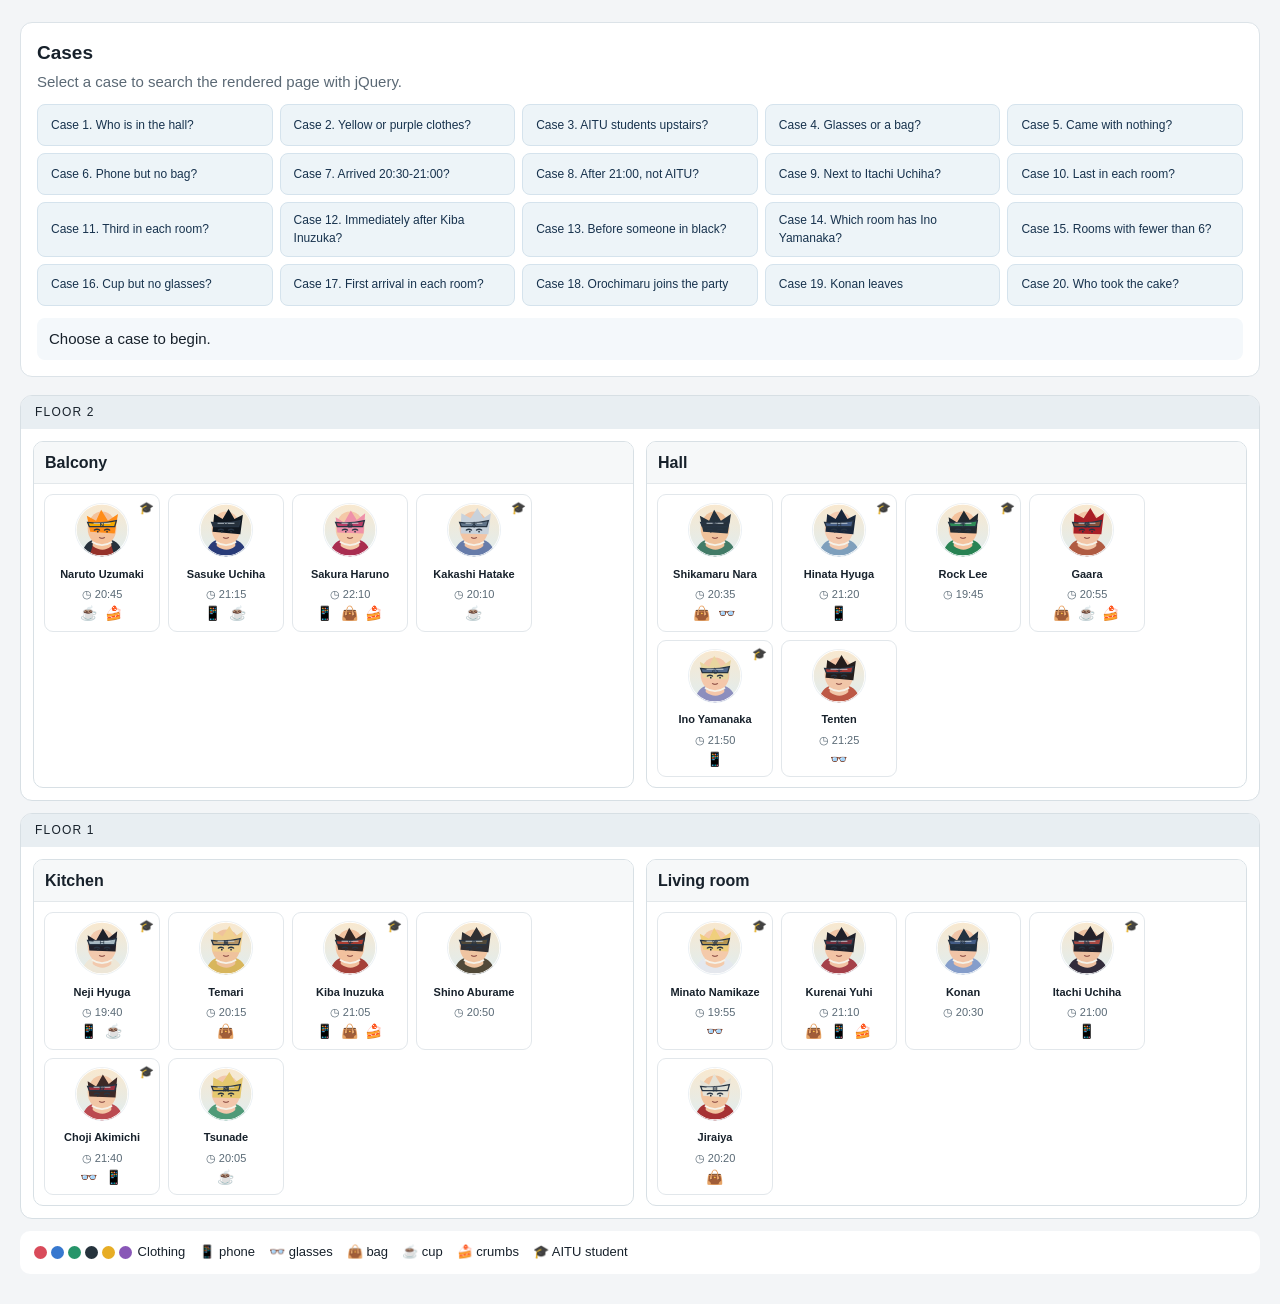
==== task1/index.html @ c8c9042b "first commit" ====
<!doctype html>
<html lang="en">
  <head>
    <meta charset="utf-8" />
    <meta name="viewport" content="width=device-width,initial-scale=1" />
    <title>The Party Detective</title>
    <link rel="stylesheet" href="styles.css" />
    <script src="../assets/jquery-3.7.1.min.js"></script>
    <script src="data.js"></script>
    <script defer src="app.js"></script>
  </head>
  <body>
    <main>
      <section class="controls">
        <h2>Cases</h2>
        <p>Select a case to search the rendered page with jQuery.</p>
        <div id="case-buttons" class="case-buttons"></div>
        <div id="result" class="result" aria-live="polite">
          Choose a case to begin.
        </div>
      </section>
      <section id="motion-tools" class="motion-tools" hidden>
        <h2>Task 2 controls</h2>
        <p>
          Click a guest card for details. Sort a room, move guests, or spotlight
          a case.
        </p>
      </section>
      <section id="house" aria-label="Party house"></section>
      <footer class="legend">
        <span
          ><i class="dot red"></i><i class="dot blue"></i
          ><i class="dot green"></i><i class="dot black"></i
          ><i class="dot yellow"></i><i class="dot purple"></i> Clothing</span
        ><span>📱 phone</span><span>👓 glasses</span><span>👜 bag</span
        ><span>☕ cup</span><span>🍰 crumbs</span><span>🎓 AITU student</span>
      </footer>
    </main>
    <div id="guest-modal" class="modal" hidden>
      <div class="modal-card">
        <button class="close" aria-label="Close">×</button>
        <div class="modal-content"></div>
      </div>
    </div>
    <script>
      window.APP_MODE = "task1";
    </script>
  </body>
</html>
---- task1/styles.css ----
* {
  box-sizing: border-box;
}
body {
  margin: 0;
  background: #f3f5f7;
  color: #17212b;
  font:
    15px/1.45 Segoe UI,
    Arial,
    sans-serif;
}
.top {
  display: flex;
  justify-content: space-between;
  align-items: center;
  padding: 28px max(24px, calc((100vw - 1320px) / 2));
  background: #17324d;
  color: #fff;
}
.top h1 {
  font-size: 32px;
  margin: 2px 0;
}
.top p {
  margin: 4px 0;
  color: #d3dfeb;
}
.eyebrow {
  font-size: 12px;
  letter-spacing: 0.12em;
  text-transform: uppercase;
}
.header-tools {
  display: flex;
  gap: 8px;
}
button {
  font: inherit;
  cursor: pointer;
  border: 0;
  border-radius: 8px;
  padding: 9px 13px;
  background: #2176ae;
  color: white;
}
button:hover {
  background: #145d8d;
}
#reset,
#clear {
  background: #e8f0f5;
  color: #17324d;
}
main {
  max-width: 1320px;
  margin: 22px auto;
  padding: 0 20px;
}
.controls,
.motion-tools {
  background: white;
  border: 1px solid #dce3e8;
  border-radius: 12px;
  padding: 16px;
  margin-bottom: 18px;
}
.controls h2,
.motion-tools h2 {
  margin: 0 0 3px;
  font-size: 19px;
}
.controls p,
.motion-tools p {
  margin: 4px 0 12px;
  color: #5b6975;
}
.case-buttons {
  display: grid;
  grid-template-columns: repeat(5, minmax(0, 1fr));
  gap: 7px;
}
.case-buttons button {
  font-size: 12px;
  text-align: left;
  min-height: 42px;
  background: #edf4f8;
  color: #17324d;
  border: 1px solid #d5e3ed;
}
.case-buttons button:hover,
.case-buttons button.active {
  background: #2176ae;
  color: white;
}
.result {
  margin-top: 12px;
  padding: 10px 12px;
  background: #f4f8fb;
  border-radius: 8px;
  min-height: 40px;
}
.floor {
  border: 1px solid #d7dfe4;
  background: white;
  margin: 12px 0;
  border-radius: 12px;
  overflow: hidden;
}
.floor-title {
  padding: 8px 14px;
  background: #e8eef2;
  font-size: 12px;
  letter-spacing: 0.1em;
  text-transform: uppercase;
}
.rooms {
  display: grid;
  grid-template-columns: repeat(2, minmax(0, 1fr));
  gap: 12px;
  padding: 12px;
}
.room {
  border: 1px solid #d8e0e5;
  border-radius: 10px;
  min-height: 150px;
  overflow: hidden;
}
.room-head {
  display: flex;
  justify-content: space-between;
  align-items: center;
  background: #f6f8f9;
  padding: 9px 11px;
  border-bottom: 1px solid #e3e8eb;
}
.room-head h3 {
  margin: 0;
  font-size: 16px;
}
.sort-room {
  font-size: 11px;
  padding: 6px 9px;
}
.guest-list {
  display: flex;
  flex-wrap: wrap;
  gap: 8px;
  padding: 10px;
  min-height: 105px;
}
.guest {
  width: 116px;
  position: relative;
  text-align: center;
  background: #fff;
  border: 1px solid #e2e7eb;
  border-radius: 9px;
  padding: 8px 6px 7px;
  cursor: pointer;
}
.guest:hover {
  border-color: #63a6cf;
}
.avatar {
  width: 54px;
  height: 54px;
  border-radius: 50%;
  border: 4px solid var(--ring);
  margin: auto;
  overflow: hidden;
  background: #eaf0f5;
}
.avatar img {
  width: 100%;
  height: 100%;
  object-fit: cover;
}
.guest strong {
  display: block;
  margin-top: 4px;
  font-size: 13px;
}
.guest .time {
  font-size: 11px;
  color: #596975;
}
.items {
  min-height: 20px;
  font-size: 14px;
  letter-spacing: 2px;
}
.badge {
  position: absolute;
  right: 5px;
  top: 5px;
  font-size: 12px;
}
.guest.highlight {
  box-shadow: 0 0 0 3px #f2c14e;
  background: #fffceb;
}
.guest.pale {
  opacity: 0.2;
}
.room.found-room {
  outline: 3px solid #f2c14e;
}
.spotlight {
  opacity: 1;
}
.legend {
  display: flex;
  flex-wrap: wrap;
  gap: 14px;
  background: white;
  padding: 12px;
  border-radius: 10px;
  margin: 12px 0 30px;
  font-size: 13px;
}
.dot {
  display: inline-block;
  width: 13px;
  height: 13px;
  border-radius: 50%;
  margin: 0 2px;
  vertical-align: middle;
}
.red {
  background: #d94b5a;
}
.blue {
  background: #3778cf;
}
.green {
  background: #27956a;
}
.black {
  background: #26333d;
}
.yellow {
  background: #e7ad25;
}
.purple {
  background: #8957b7;
}
.modal {
  position: fixed;
  inset: 0;
  background: #15253677;
  z-index: 20;
  display: grid;
  place-items: center;
}
.modal-card {
  position: relative;
  width: min(440px, 92vw);
  background: white;
  border-radius: 14px;
  padding: 25px;
  box-shadow: 0 16px 55px #0004;
}
.close {
  position: absolute;
  right: 12px;
  top: 12px;
  background: #eaf0f4;
  color: #233;
}
.modal-content {
  text-align: center;
}
.modal-content .avatar {
  width: 90px;
  height: 90px;
}
.move-buttons {
  display: flex;
  flex-wrap: wrap;
  gap: 6px;
  justify-content: center;
  margin-top: 14px;
}
.move-buttons button {
  font-size: 12px;
}
.flying {
  z-index: 30 !important;
  pointer-events: none;
}
.empty-slot {
  width: 116px;
  height: 130px;
  border: 1px dashed #b8c4cc;
  border-radius: 9px;
}
.room.sorting .guest {
  transition: none;
}
@media (max-width: 850px) {
  .case-buttons {
    grid-template-columns: repeat(2, minmax(0, 1fr));
  }
  .rooms {
    grid-template-columns: 1fr;
  }
  .top {
    align-items: flex-start;
    gap: 14px;
    flex-direction: column;
  }
  .guest {
    width: 105px;
  }
}
.flying {
  z-index: 30 !important;
  pointer-events: none;
}
.empty-slot {
  width: 116px;
  height: 130px;
  border: 1px dashed #b8c4cc;
  border-radius: 9px;
}
.modal {
  position: fixed;
  inset: 0;
  background: #15253677;
  z-index: 20;
  display: grid;
  place-items: center;
}
.modal-card {
  position: relative;
  width: min(440px, 92vw);
  background: white;
  border-radius: 14px;
  padding: 25px;
  box-shadow: 0 16px 55px #0004;
}
.close {
  position: absolute;
  right: 12px;
  top: 12px;
  background: #eaf0f4;
  color: #233;
}
.modal-content {
  text-align: center;
}
.modal-content .avatar {
  width: 90px;
  height: 90px;
}
.move-buttons {
  display: flex;
  flex-wrap: wrap;
  gap: 6px;
  justify-content: center;
  margin-top: 14px;
}
.move-buttons button {
  font-size: 12px;
}
.modal[hidden] {
  display: none !important;
}

.modal {
  pointer-events: none;
}
.modal-card {
  pointer-events: auto;
}
.guest strong {
  font-size: 11px;
  line-height: 1.2;
  min-height: 26px;
  display: flex;
  align-items: center;
  justify-content: center;
}
.guest .case-name {
  display: block;
  font-size: 9px;
  line-height: 1.1;
  color: #71808b;
  margin-top: 1px;
  min-height: 10px;
}

.image-credit {
  font-size: 12px;
  color: #60717e;
  margin: 0 4px 24px;
}
.image-credit a {
  color: #17699c;
}
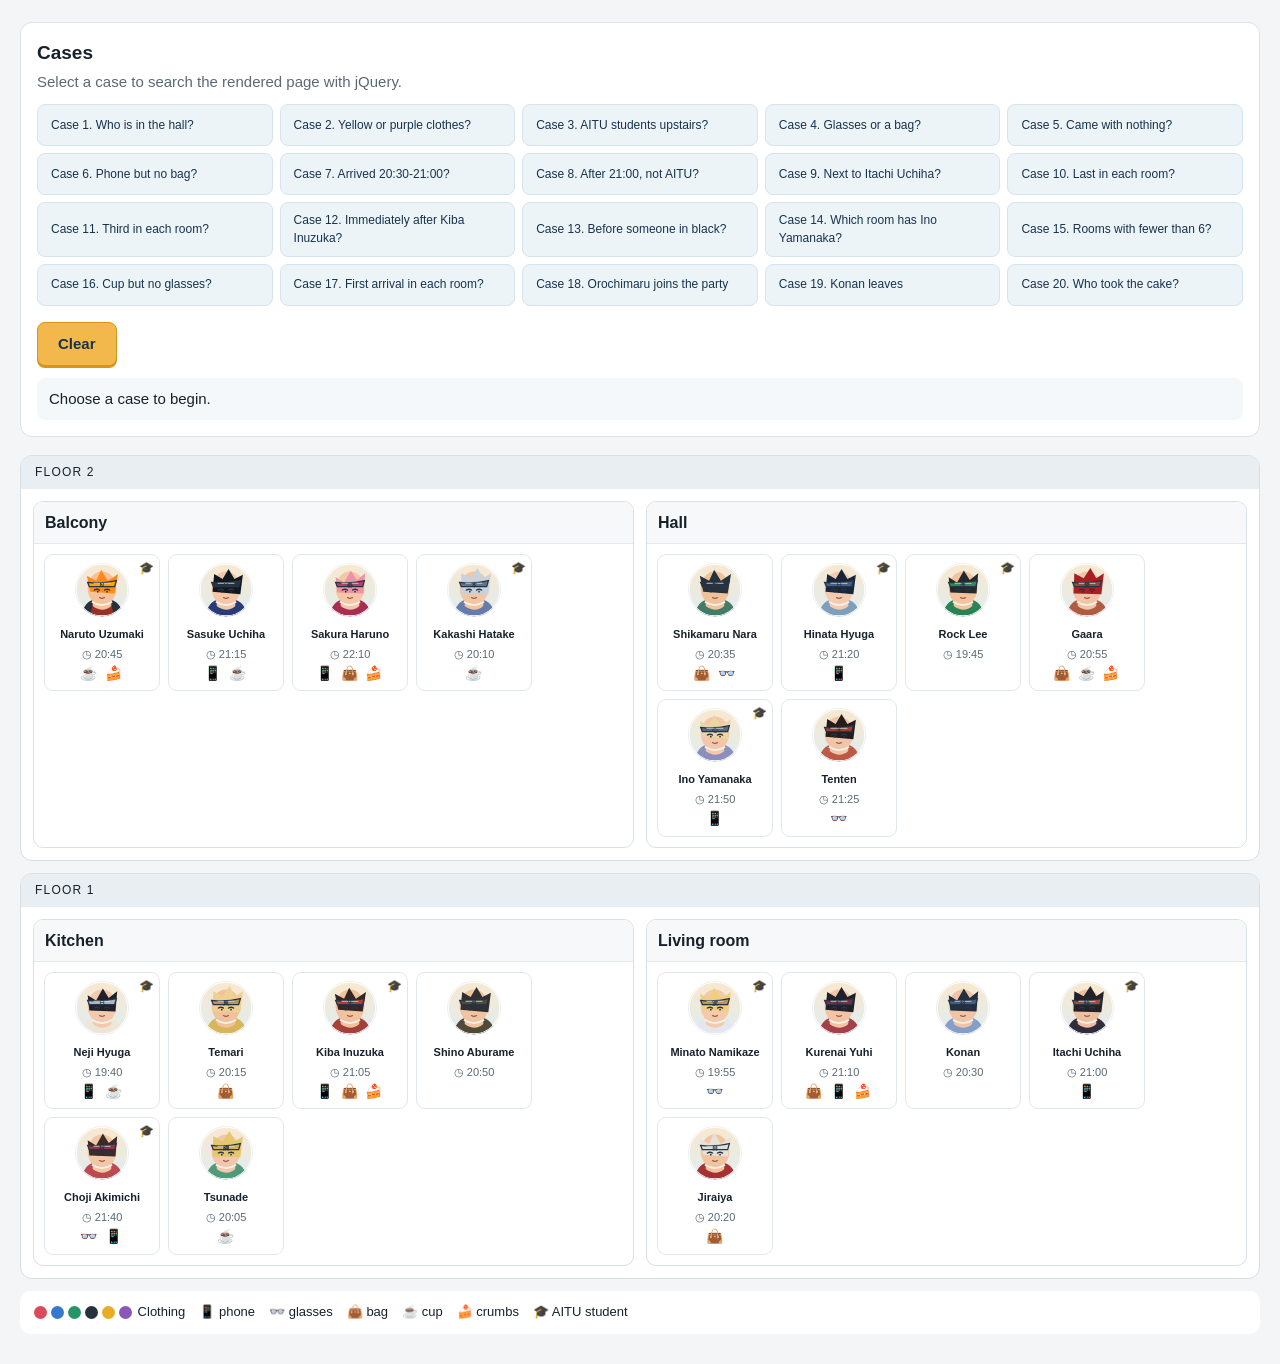
==== commit 06bf6fc1: "updated project" ====
--- a/task1/index.html
+++ b/task1/index.html
@@ -15,6 +15,7 @@
         <h2>Cases</h2>
         <p>Select a case to search the rendered page with jQuery.</p>
         <div id="case-buttons" class="case-buttons"></div>
+        <button type="button" id="clear">Clear</button>
         <div id="result" class="result" aria-live="polite">
           Choose a case to begin.
         </div>
--- a/task1/styles.css
+++ b/task1/styles.css
@@ -47,10 +47,22 @@
 button:hover {
   background: #145d8d;
 }
-#reset,
-#clear {
+#reset {
   background: #e8f0f5;
   color: #17324d;
+}
+#clear {
+  display: block;
+  margin: 16px 0 4px;
+  padding: 10px 20px;
+  background: #f2b84b;
+  color: #17324d;
+  border: 1px solid #d99518;
+  font-weight: 700;
+  box-shadow: 0 2px 0 #d99518;
+}
+#clear:hover {
+  background: #e9a92f;
 }
 main {
   max-width: 1320px;
